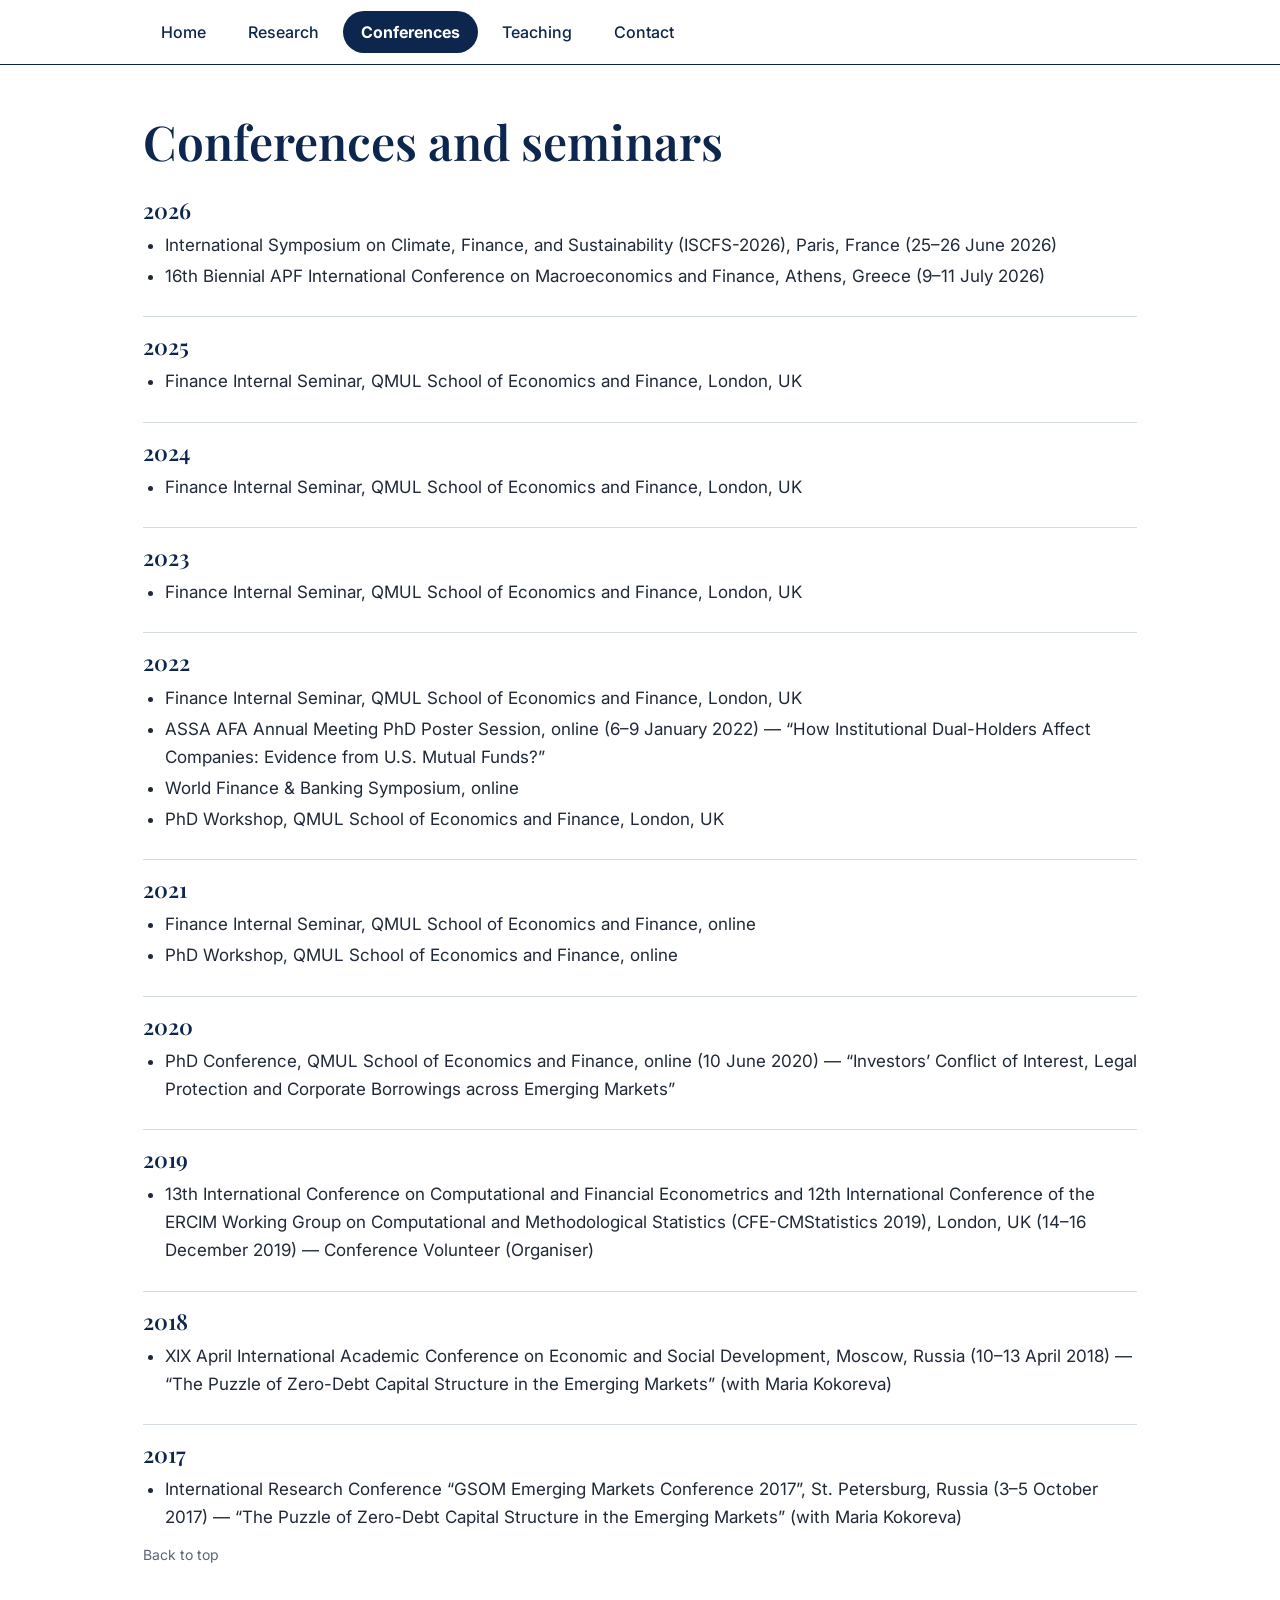
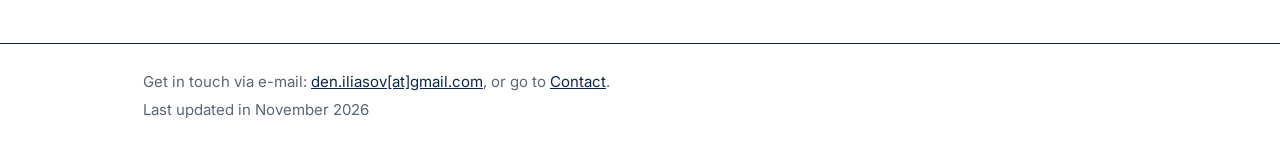
==== conferences.html @ 9285dba3 "Add files via upload" ====
<!doctype html>
<html lang="en">
<head>
<meta charset="utf-8">
<meta name="viewport" content="width=device-width, initial-scale=1">
<title>Conferences | Denys Iliasov</title>
<meta name="description" content="Conferences and seminars where Denys Iliasov has presented or taken part, 2017-2026.">
<link rel="preconnect" href="https://fonts.googleapis.com">
<link rel="preconnect" href="https://fonts.gstatic.com" crossorigin>
<link href="https://fonts.googleapis.com/css2?family=Inter:wght@400;500;600;700&family=Playfair+Display:wght@500;600;700&display=swap" rel="stylesheet">
<link rel="stylesheet" href="style.css">
</head>
<body id="top">
<header class="site-header"><div class="wrap">
<button class="menu-toggle" aria-label="Menu" aria-expanded="false" onclick="var n=document.getElementById('nav');var o=n.classList.toggle('open');this.setAttribute('aria-expanded',o)"><svg width="26" height="26" viewBox="0 0 24 24" fill="none" stroke="currentColor" stroke-width="2" stroke-linecap="round"><path d="M3 6h18M3 12h18M3 18h18"/></svg></button>
<nav class="nav" id="nav" aria-label="Main"><a href="index.html">Home</a><a href="research.html">Research</a><a href="conferences.html" aria-current="page">Conferences</a><a href="teaching.html">Teaching</a><a href="contact.html">Contact</a></nav>
</div></header>
<main class="wrap page-body">
<h1>Conferences and seminars</h1>
<div class="conf-year"><h3>2026</h3><ul class="mods"><li>International Symposium on Climate, Finance, and Sustainability (ISCFS-2026), Paris, France (25&ndash;26 June 2026)</li><li>16th Biennial APF International Conference on Macroeconomics and Finance, Athens, Greece (9&ndash;11 July 2026)</li></ul></div>
<div class="conf-year"><h3>2025</h3><ul class="mods"><li>Finance Internal Seminar, QMUL School of Economics and Finance, London, UK</li></ul></div>
<div class="conf-year"><h3>2024</h3><ul class="mods"><li>Finance Internal Seminar, QMUL School of Economics and Finance, London, UK</li></ul></div>
<div class="conf-year"><h3>2023</h3><ul class="mods"><li>Finance Internal Seminar, QMUL School of Economics and Finance, London, UK</li></ul></div>
<div class="conf-year"><h3>2022</h3><ul class="mods"><li>Finance Internal Seminar, QMUL School of Economics and Finance, London, UK</li><li>ASSA AFA Annual Meeting PhD Poster Session, online (6&ndash;9 January 2022) &mdash; &ldquo;How Institutional Dual-Holders Affect Companies: Evidence from U.S. Mutual Funds?&rdquo;</li><li>World Finance &amp; Banking Symposium, online</li><li>PhD Workshop, QMUL School of Economics and Finance, London, UK</li></ul></div>
<div class="conf-year"><h3>2021</h3><ul class="mods"><li>Finance Internal Seminar, QMUL School of Economics and Finance, online</li><li>PhD Workshop, QMUL School of Economics and Finance, online</li></ul></div>
<div class="conf-year"><h3>2020</h3><ul class="mods"><li>PhD Conference, QMUL School of Economics and Finance, online (10 June 2020) &mdash; &ldquo;Investors&rsquo; Conflict of Interest, Legal Protection and Corporate Borrowings across Emerging Markets&rdquo;</li></ul></div>
<div class="conf-year"><h3>2019</h3><ul class="mods"><li>13th International Conference on Computational and Financial Econometrics and 12th International Conference of the ERCIM Working Group on Computational and Methodological Statistics (CFE-CMStatistics 2019), London, UK (14&ndash;16 December 2019) &mdash; Conference Volunteer (Organiser)</li></ul></div>
<div class="conf-year"><h3>2018</h3><ul class="mods"><li>XIX April International Academic Conference on Economic and Social Development, Moscow, Russia (10&ndash;13 April 2018) &mdash; &ldquo;The Puzzle of Zero-Debt Capital Structure in the Emerging Markets&rdquo; (with Maria Kokoreva)</li></ul></div>
<div class="conf-year"><h3>2017</h3><ul class="mods"><li>International Research Conference &ldquo;GSOM Emerging Markets Conference 2017&rdquo;, St. Petersburg, Russia (3&ndash;5 October 2017) &mdash; &ldquo;The Puzzle of Zero-Debt Capital Structure in the Emerging Markets&rdquo; (with Maria Kokoreva)</li></ul></div>
<a class="top" href="#top">Back to top</a>

</main>
<footer class="site-footer"><div class="wrap">
<p>Get in touch via e-mail: <a href="mailto:den.iliasov@gmail.com">den.iliasov[at]gmail.com</a>, or go to <a href="contact.html">Contact</a>.</p>
<p>Last updated in November 2026</p>
</div></footer>
</body>
</html>
---- style.css ----
:root{
  --navy:#0D264D;
  --navy-tint:#E8EDF5;
  --text:#1F2937;
  --muted:#5B6575;
  --bg:#FFFFFF;
  --line:#D5DCE8;
  --serif:'Playfair Display',Georgia,'Times New Roman',serif;
  --sans:'Inter',system-ui,-apple-system,'Segoe UI',Roboto,Arial,sans-serif;
}
*{box-sizing:border-box}
html{scroll-behavior:smooth}
body{margin:0;background:var(--bg);color:var(--text);font-family:var(--sans);font-size:17px;line-height:1.65;-webkit-text-size-adjust:100%}
.wrap{max-width:1040px;margin:0 auto;padding:0 23px}
/* header / menu */
.site-header{border-bottom:1.5px solid var(--navy);background:#fff;position:sticky;top:0;z-index:10}
.site-header .wrap{display:flex;align-items:center;min-height:64px}
.nav{display:flex;gap:6px;flex-wrap:wrap}
.nav a{font-family:var(--sans);font-size:16px;color:var(--navy);text-decoration:none;padding:8px 18px;border-radius:999px;font-weight:500}
.nav a:hover{background:var(--navy-tint)}
.nav a[aria-current="page"]{background:var(--navy);color:#fff;font-weight:700}
.menu-toggle{display:none;margin-left:auto;background:none;border:0;padding:10px;cursor:pointer;color:var(--navy)}
.menu-toggle svg{display:block}
/* type */
h1,h2,h3{font-family:var(--serif);color:var(--navy);font-weight:600;line-height:1.2;margin:0}
h1{font-size:48px;margin:48px 0 10px}
h2{font-size:28px;margin:44px 0 12px}
h3{font-size:22px;margin:30px 0 10px}
p{margin:0 0 16px}
a{color:var(--navy)}
.lead{font-size:20px;color:var(--navy);font-weight:600;margin:0 0 6px}
.tagline{font-size:18px;color:var(--muted);margin:0 0 24px}
/* buttons */
.btn-row{display:flex;gap:14px;flex-wrap:wrap;margin:6px 0 8px}
.btn{display:inline-block;padding:11px 28px;border:1.5px solid var(--navy);border-radius:999px;color:var(--navy);background:#fff;text-decoration:none;font-weight:600;font-size:16px}
.btn:hover{background:var(--navy-tint)}
.btn.primary{background:var(--navy);color:#fff}
.btn.primary:hover{background:#163663}
/* about */
.about{display:flex;gap:44px;align-items:flex-start}
.about .text{flex:1}
.about img{width:210px;height:auto;border-radius:6px;object-fit:cover;flex:none;margin-top:6px;background:var(--navy-tint)}
.divider{border:0;border-top:1px solid var(--line);margin:36px 0 0}
.tag{display:inline-block;font-size:12px;font-weight:700;letter-spacing:.06em;text-transform:uppercase;color:#fff;background:var(--navy);border-radius:4px;padding:2px 8px;margin-bottom:6px}
.link-row{display:flex;gap:30px;flex-wrap:wrap;margin:36px 0 0;padding:0;list-style:none}
.link-row a{font-family:var(--serif);font-size:20px;text-decoration:none;border-bottom:1.5px solid var(--navy)}
.awards{margin:0 0 0;padding-left:20px}
.awards li{margin-bottom:6px}
/* research */
.jump{display:flex;gap:12px;flex-wrap:wrap;margin:8px 0 6px}
.jump a{display:inline-block;padding:8px 20px;border-radius:999px;background:var(--navy-tint);text-decoration:none;font-weight:600;font-size:15px}
.jump a:hover{background:var(--navy);color:#fff}
.paper{margin:0 0 30px}
.paper .title{font-weight:600;color:var(--navy);font-size:18px;margin:0 0 4px}
.paper .ssrn{margin:0 0 8px;font-size:15px;color:var(--muted)}
.paper .ssrn a{word-break:break-all}
.paper .abs{margin:0;font-size:16px}
.wip{padding-left:22px}
.wip li{margin-bottom:8px}
.top{display:inline-block;margin-top:6px;font-size:14px;color:var(--muted);text-decoration:none}
.top:hover{color:var(--navy);text-decoration:underline}
/* lists */
.year{margin:26px 0 0;padding-top:20px;border-top:1px solid var(--line)}
.year:first-of-type{border-top:0;padding-top:0}
.year h3{margin:0 0 8px}
.inst{font-weight:700;margin:14px 0 4px}
ul.mods{margin:0 0 6px;padding-left:22px}
ul.mods li{margin-bottom:3px}
.conf-year{margin:26px 0 0;padding-top:16px;border-top:1px solid var(--line)}
.conf-year:first-of-type{border-top:0;padding-top:0}
.conf-year h3{margin:0 0 8px}
.note{color:var(--muted);font-size:15px}
/* footer */
.site-footer{margin-top:64px;padding:26px 0 40px;border-top:1.5px solid var(--navy);color:var(--muted);font-size:15px}
.site-footer p{margin:0 0 4px}
.page-body{padding-bottom:10px}
/* mobile */
@media (max-width:720px){
  body{font-size:16px}
  h1{font-size:36px;margin-top:32px}
  h2{font-size:24px;margin-top:32px}
  .site-header .wrap{flex-wrap:wrap}
  .menu-toggle{display:block}
  .nav{display:none;width:100%;flex-direction:column;padding:4px 0 14px;gap:4px}
  .nav.open{display:flex}
  .nav a{padding:10px 16px}
  .about{flex-direction:column-reverse;gap:18px}
  .about img{width:150px}
  .btn-row{gap:10px}
  .link-row{gap:18px}
}
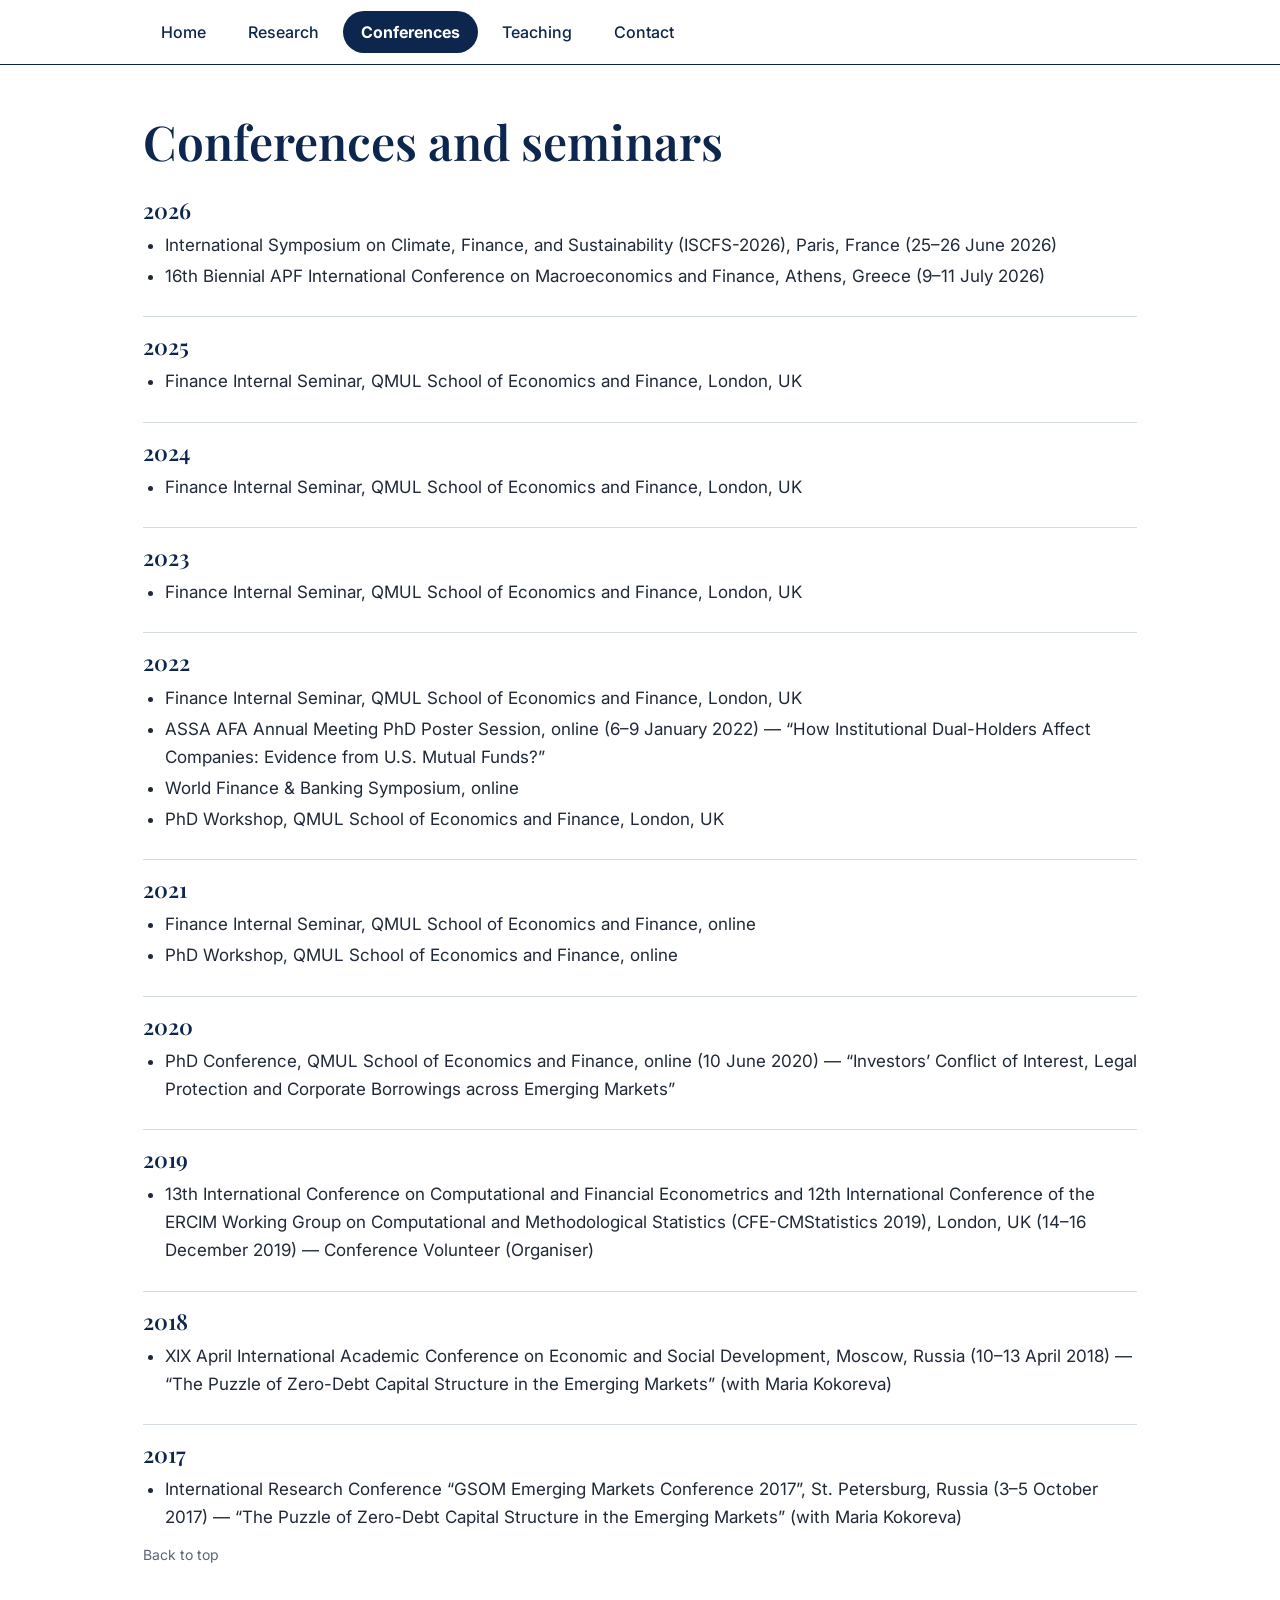
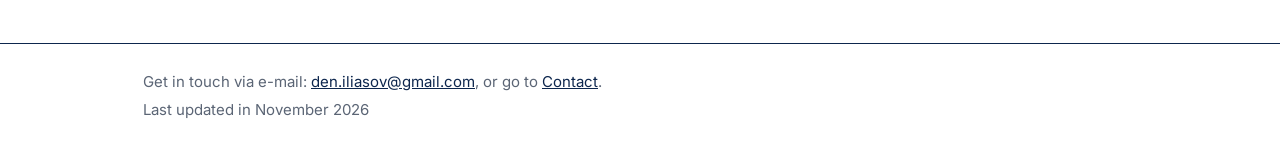
==== commit 5003ede6: "Add files via upload" ====
--- a/conferences.html
+++ b/conferences.html
@@ -31,7 +31,7 @@
 
 </main>
 <footer class="site-footer"><div class="wrap">
-<p>Get in touch via e-mail: <a href="mailto:den.iliasov@gmail.com">den.iliasov[at]gmail.com</a>, or go to <a href="contact.html">Contact</a>.</p>
+<p>Get in touch via e-mail: <a href="mailto:den.iliasov@gmail.com">den.iliasov@gmail.com</a>, or go to <a href="contact.html">Contact</a>.</p>
 <p>Last updated in November 2026</p>
 </div></footer>
 </body>
